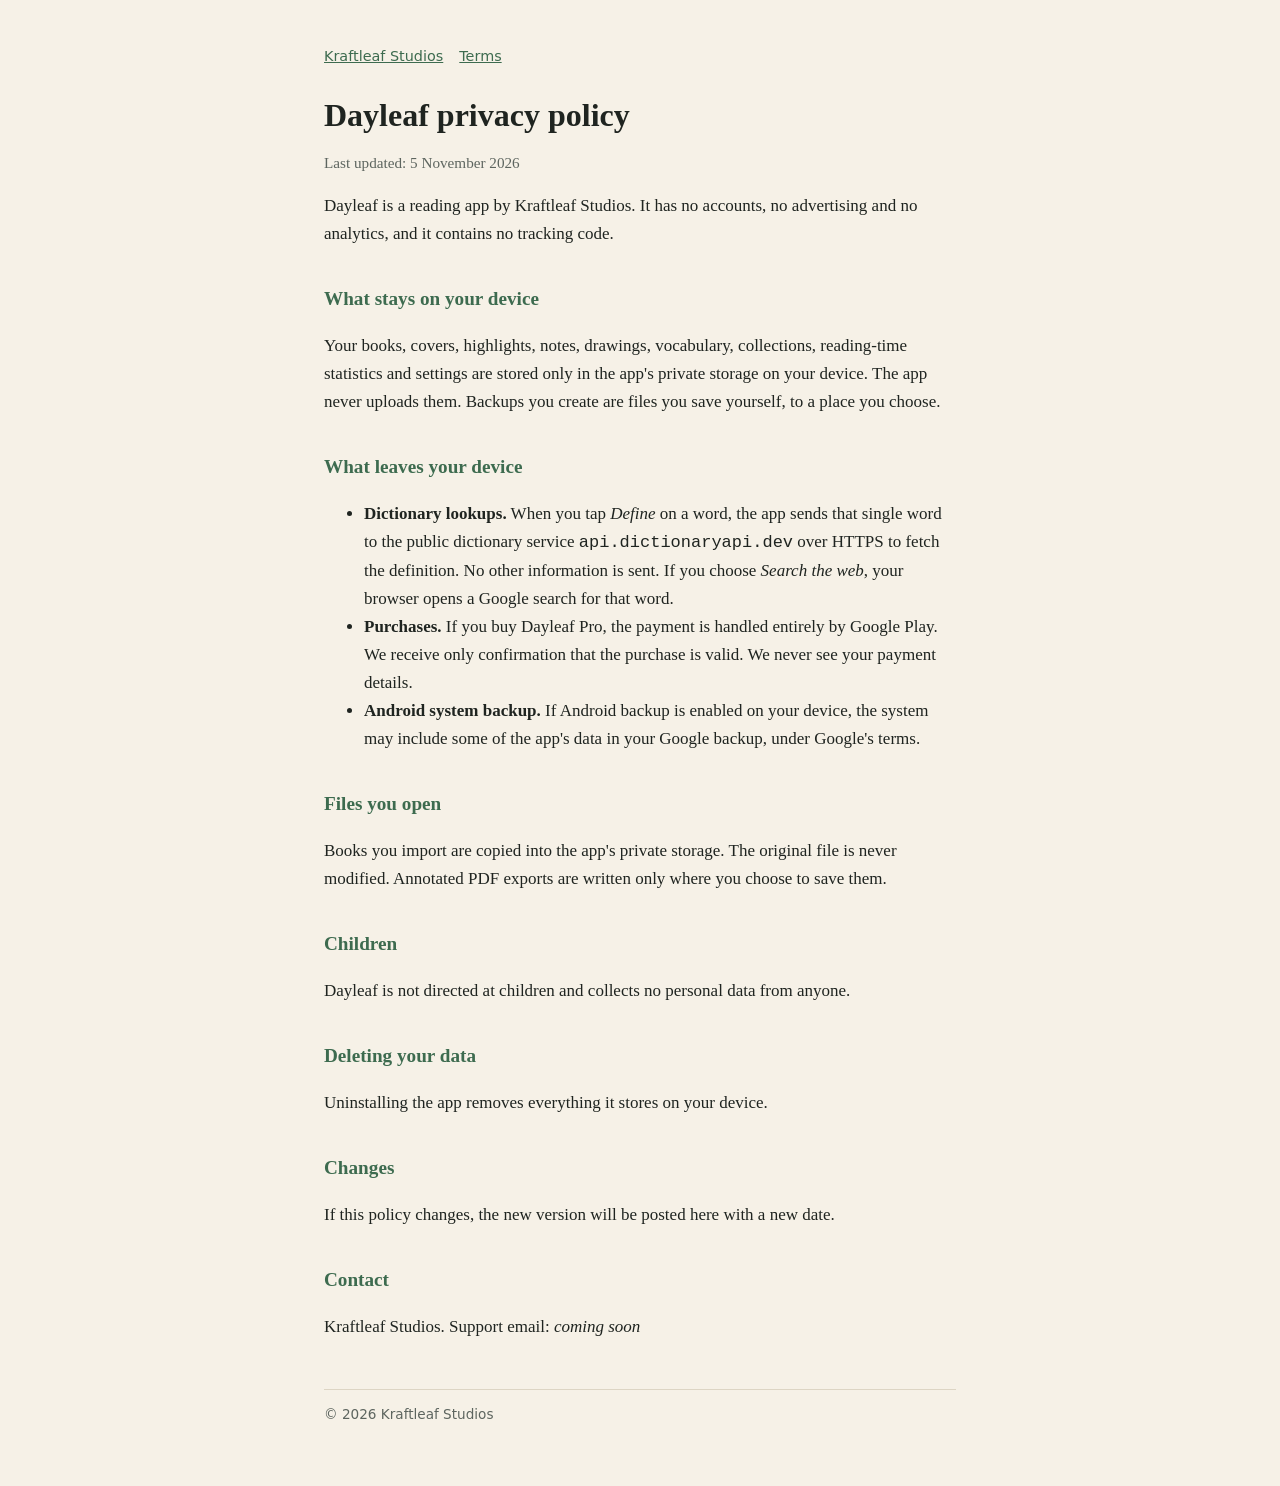
==== dayleaf/privacy/index.html @ 3b6df6c8 "Kraftleaf Studios site: Dayleaf privacy policy and terms" ====
<!doctype html><html lang="en"><head><meta charset="utf-8"><meta name="viewport" content="width=device-width,initial-scale=1"><title>Dayleaf Privacy Policy</title><link rel="stylesheet" href="../../style.css"></head><body><main><nav><a href="../../">Kraftleaf Studios</a><a href="../terms/">Terms</a></nav>
<h1>Dayleaf privacy policy</h1>
<p class="mute">Last updated: 5 November 2026</p>
<p>Dayleaf is a reading app by Kraftleaf Studios. It has no accounts, no advertising and no analytics, and it contains no tracking code.</p>
<h2>What stays on your device</h2>
<p>Your books, covers, highlights, notes, drawings, vocabulary, collections, reading-time statistics and settings are stored only in the app's private storage on your device. The app never uploads them. Backups you create are files you save yourself, to a place you choose.</p>
<h2>What leaves your device</h2>
<ul>
<li><strong>Dictionary lookups.</strong> When you tap <em>Define</em> on a word, the app sends that single word to the public dictionary service <code>api.dictionaryapi.dev</code> over HTTPS to fetch the definition. No other information is sent. If you choose <em>Search the web</em>, your browser opens a Google search for that word.</li>
<li><strong>Purchases.</strong> If you buy Dayleaf Pro, the payment is handled entirely by Google Play. We receive only confirmation that the purchase is valid. We never see your payment details.</li>
<li><strong>Android system backup.</strong> If Android backup is enabled on your device, the system may include some of the app's data in your Google backup, under Google's terms.</li>
</ul>
<h2>Files you open</h2>
<p>Books you import are copied into the app's private storage. The original file is never modified. Annotated PDF exports are written only where you choose to save them.</p>
<h2>Children</h2>
<p>Dayleaf is not directed at children and collects no personal data from anyone.</p>
<h2>Deleting your data</h2>
<p>Uninstalling the app removes everything it stores on your device.</p>
<h2>Changes</h2>
<p>If this policy changes, the new version will be posted here with a new date.</p>
<h2>Contact</h2>
<p>Kraftleaf Studios. Support email: <em>coming soon</em></p>
<footer>&copy; 2026 Kraftleaf Studios</footer></main></body></html>
---- style.css ----
:root{--bg:#f6f1e7;--ink:#1f2420;--mute:#5d655f;--accent:#3d6b4f;--line:#ddd5c4}
@media(prefers-color-scheme:dark){:root{--bg:#161a17;--ink:#ece8de;--mute:#a3aba5;--accent:#7fb593;--line:#2c332e}}
*{box-sizing:border-box}
body{margin:0;background:var(--bg);color:var(--ink);font:17px/1.65 Georgia,"Iowan Old Style",serif}
main{max-width:42rem;margin:0 auto;padding:3rem 1.25rem 4rem}
h1{font-size:2rem;line-height:1.2;margin:0 0 .25rem}
h2{font-size:1.2rem;margin:2.2rem 0 .4rem;color:var(--accent)}
p,li{color:var(--ink)}.mute{color:var(--mute);font-size:.95rem}
a{color:var(--accent)}
nav{font:.9rem system-ui,sans-serif;margin-bottom:2rem}nav a{margin-right:1rem}
footer{border-top:1px solid var(--line);margin-top:3rem;padding-top:1rem;font:.85rem system-ui,sans-serif;color:var(--mute)}
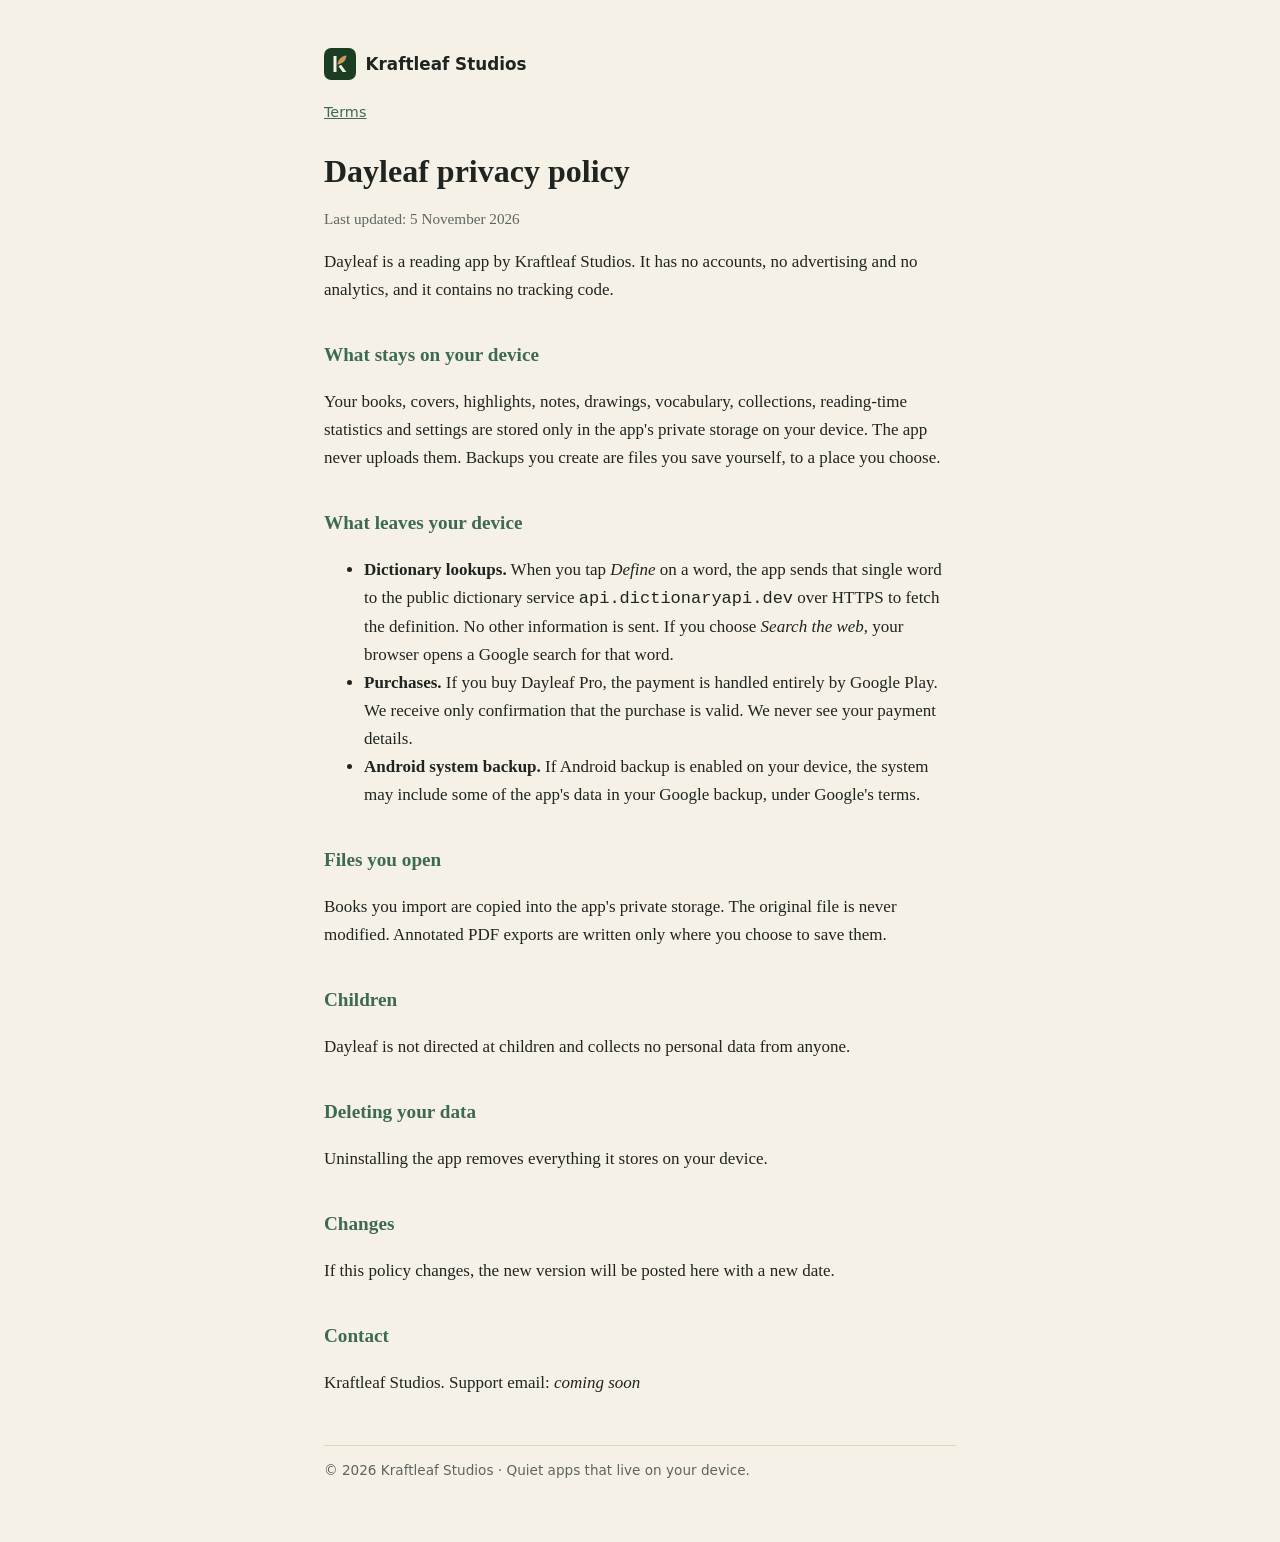
==== commit 00dc649d: "Add Kraftleaf logo, favicons and studio header" ====
--- a/dayleaf/privacy/index.html
+++ b/dayleaf/privacy/index.html
@@ -1,4 +1,4 @@
-<!doctype html><html lang="en"><head><meta charset="utf-8"><meta name="viewport" content="width=device-width,initial-scale=1"><title>Dayleaf Privacy Policy</title><link rel="stylesheet" href="../../style.css"></head><body><main><nav><a href="../../">Kraftleaf Studios</a><a href="../terms/">Terms</a></nav>
+<!doctype html><html lang="en"><head><meta charset="utf-8"><meta name="viewport" content="width=device-width,initial-scale=1"><title>Dayleaf Privacy Policy</title><meta name="author" content="Kraftleaf Studios"><meta name="theme-color" content="#1B3D21"><link rel="icon" href="../../favicon.svg" type="image/svg+xml"><link rel="icon" href="../../favicon.ico" sizes="any"><link rel="apple-touch-icon" href="../../apple-touch-icon.png"><link rel="stylesheet" href="../../style.css"></head><body><main><a class="brand" href="../../"><svg class="mark" viewBox="0 0 256 256" aria-hidden="true"><g transform="translate(-13 0)"><rect x="76" y="48" width="30" height="160" fill="currentColor"/><path d="M114 134C126 74 160 48 206 44C202 96 168 128 114 134Z" fill="#C99A5B"/><path d="M126 150L152 135L204 208H168Z" fill="currentColor"/></g></svg><span>Kraftleaf Studios</span></a><nav><a href="../terms/">Terms</a></nav>
 <h1>Dayleaf privacy policy</h1>
 <p class="mute">Last updated: 5 November 2026</p>
 <p>Dayleaf is a reading app by Kraftleaf Studios. It has no accounts, no advertising and no analytics, and it contains no tracking code.</p>
@@ -20,4 +20,4 @@
 <p>If this policy changes, the new version will be posted here with a new date.</p>
 <h2>Contact</h2>
 <p>Kraftleaf Studios. Support email: <em>coming soon</em></p>
-<footer>&copy; 2026 Kraftleaf Studios</footer></main></body></html>+<footer>&copy; 2026 Kraftleaf Studios &middot; Quiet apps that live on your device.</footer></main></body></html>
--- a/style.css
+++ b/style.css
@@ -9,3 +9,6 @@
 a{color:var(--accent)}
 nav{font:.9rem system-ui,sans-serif;margin-bottom:2rem}nav a{margin-right:1rem}
 footer{border-top:1px solid var(--line);margin-top:3rem;padding-top:1rem;font:.85rem system-ui,sans-serif;color:var(--mute)}
+
+.brand{display:inline-flex;align-items:center;gap:.6rem;text-decoration:none;color:var(--ink);font:600 1.05rem system-ui,sans-serif;margin-bottom:1.5rem}
+.brand .mark{width:2rem;height:2rem;background:#1B3D21;color:#F6F1E7;border-radius:.45rem;padding:.2rem}
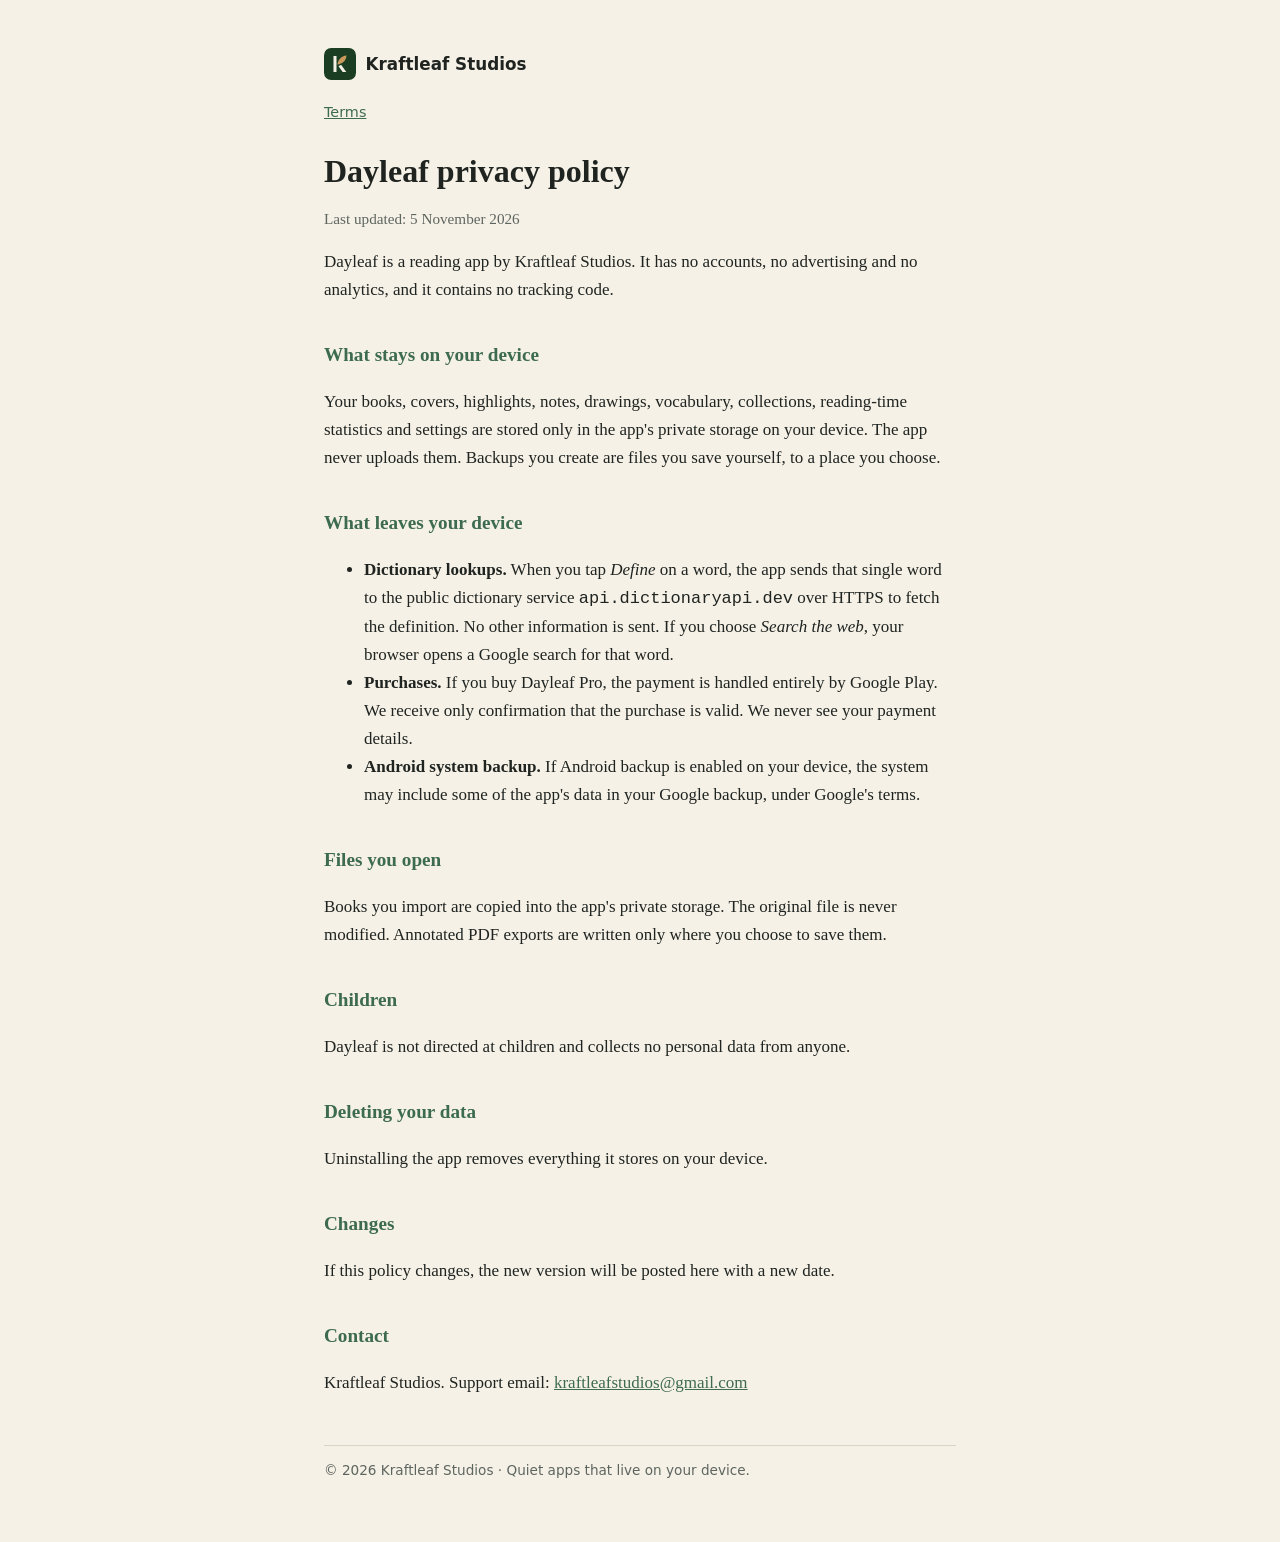
==== commit f4018f78: "Studio homepage with Dayleaf, approach and contact; support email on policy pages" ====
--- a/dayleaf/privacy/index.html
+++ b/dayleaf/privacy/index.html
@@ -19,5 +19,5 @@
 <h2>Changes</h2>
 <p>If this policy changes, the new version will be posted here with a new date.</p>
 <h2>Contact</h2>
-<p>Kraftleaf Studios. Support email: <em>coming soon</em></p>
+<p>Kraftleaf Studios. Support email: <a href="mailto:kraftleafstudios@gmail.com">kraftleafstudios@gmail.com</a></p>
 <footer>&copy; 2026 Kraftleaf Studios &middot; Quiet apps that live on your device.</footer></main></body></html>
--- a/style.css
+++ b/style.css
@@ -12,3 +12,19 @@
 
 .brand{display:inline-flex;align-items:center;gap:.6rem;text-decoration:none;color:var(--ink);font:600 1.05rem system-ui,sans-serif;margin-bottom:1.5rem}
 .brand .mark{width:2rem;height:2rem;background:#1B3D21;color:#F6F1E7;border-radius:.45rem;padding:.2rem}
+/* home page */
+body.home{display:block}
+body.home>*{max-width:62rem;margin-left:auto;margin-right:auto;padding-left:1.25rem;padding-right:1.25rem}
+.top{display:flex;align-items:center;justify-content:space-between;padding-top:1.5rem;padding-bottom:1rem}
+.top .brand{margin:0}.top nav{margin:0}.top nav a{margin:0 0 0 1.2rem;text-decoration:none;color:var(--mute)}.top nav a:hover{color:var(--accent)}
+.hero{padding-top:4.5rem;padding-bottom:3.5rem}.hero h1{font-size:clamp(2.1rem,6vw,3.4rem);line-height:1.1;max-width:18ch}.hero p{font-size:1.2rem;color:var(--mute);max-width:36rem;margin-top:1.2rem}
+body.home section{padding-top:2.5rem;padding-bottom:2.5rem;border-top:1px solid var(--line)}
+body.home h3{font-size:1.25rem;margin:.2rem 0 .3rem}
+.app{display:grid;grid-template-columns:1fr 1.1fr;gap:2.5rem;align-items:center}
+.app .tag{color:var(--accent);font-weight:600;margin:.1rem 0 .8rem}
+.status{display:inline-block;margin-top:.6rem;padding:.25rem .8rem;border:1px solid var(--line);border-radius:2rem;font:.85rem system-ui,sans-serif;color:var(--mute)}
+.links a{margin-right:1.2rem;font:.9rem system-ui,sans-serif}
+.shots{display:flex;gap:.8rem;justify-content:center}.shots img{width:32%;height:auto;border-radius:1.1rem;border:1px solid var(--line);box-shadow:0 10px 30px rgba(0,0,0,.12)}.shots img:nth-child(2){margin-top:1.6rem}
+.cols{display:grid;grid-template-columns:repeat(3,1fr);gap:2rem}
+body.home footer{display:flex;justify-content:space-between;flex-wrap:wrap;gap:.6rem;margin-top:2rem;padding-top:1rem;padding-bottom:3rem}
+@media(max-width:46rem){.app{grid-template-columns:1fr}.cols{grid-template-columns:1fr}.top nav a{margin-left:.8rem}}
